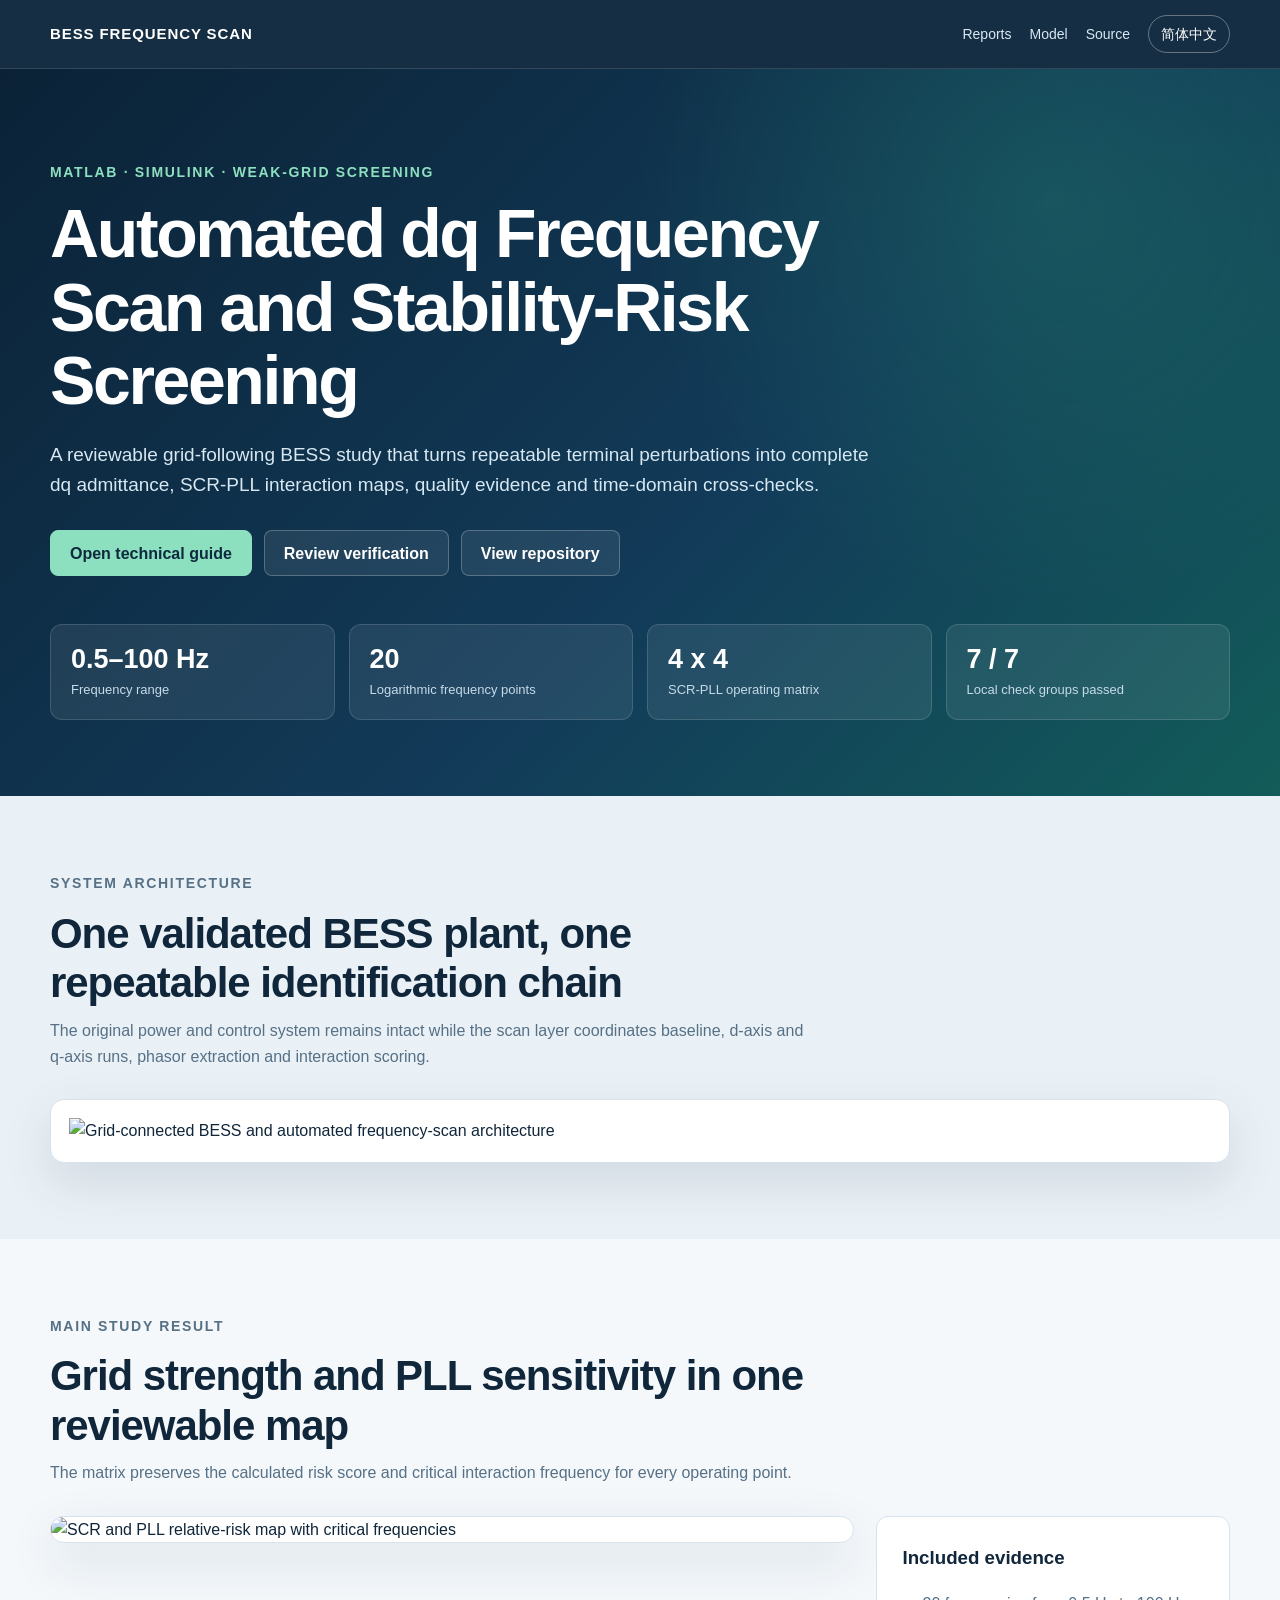
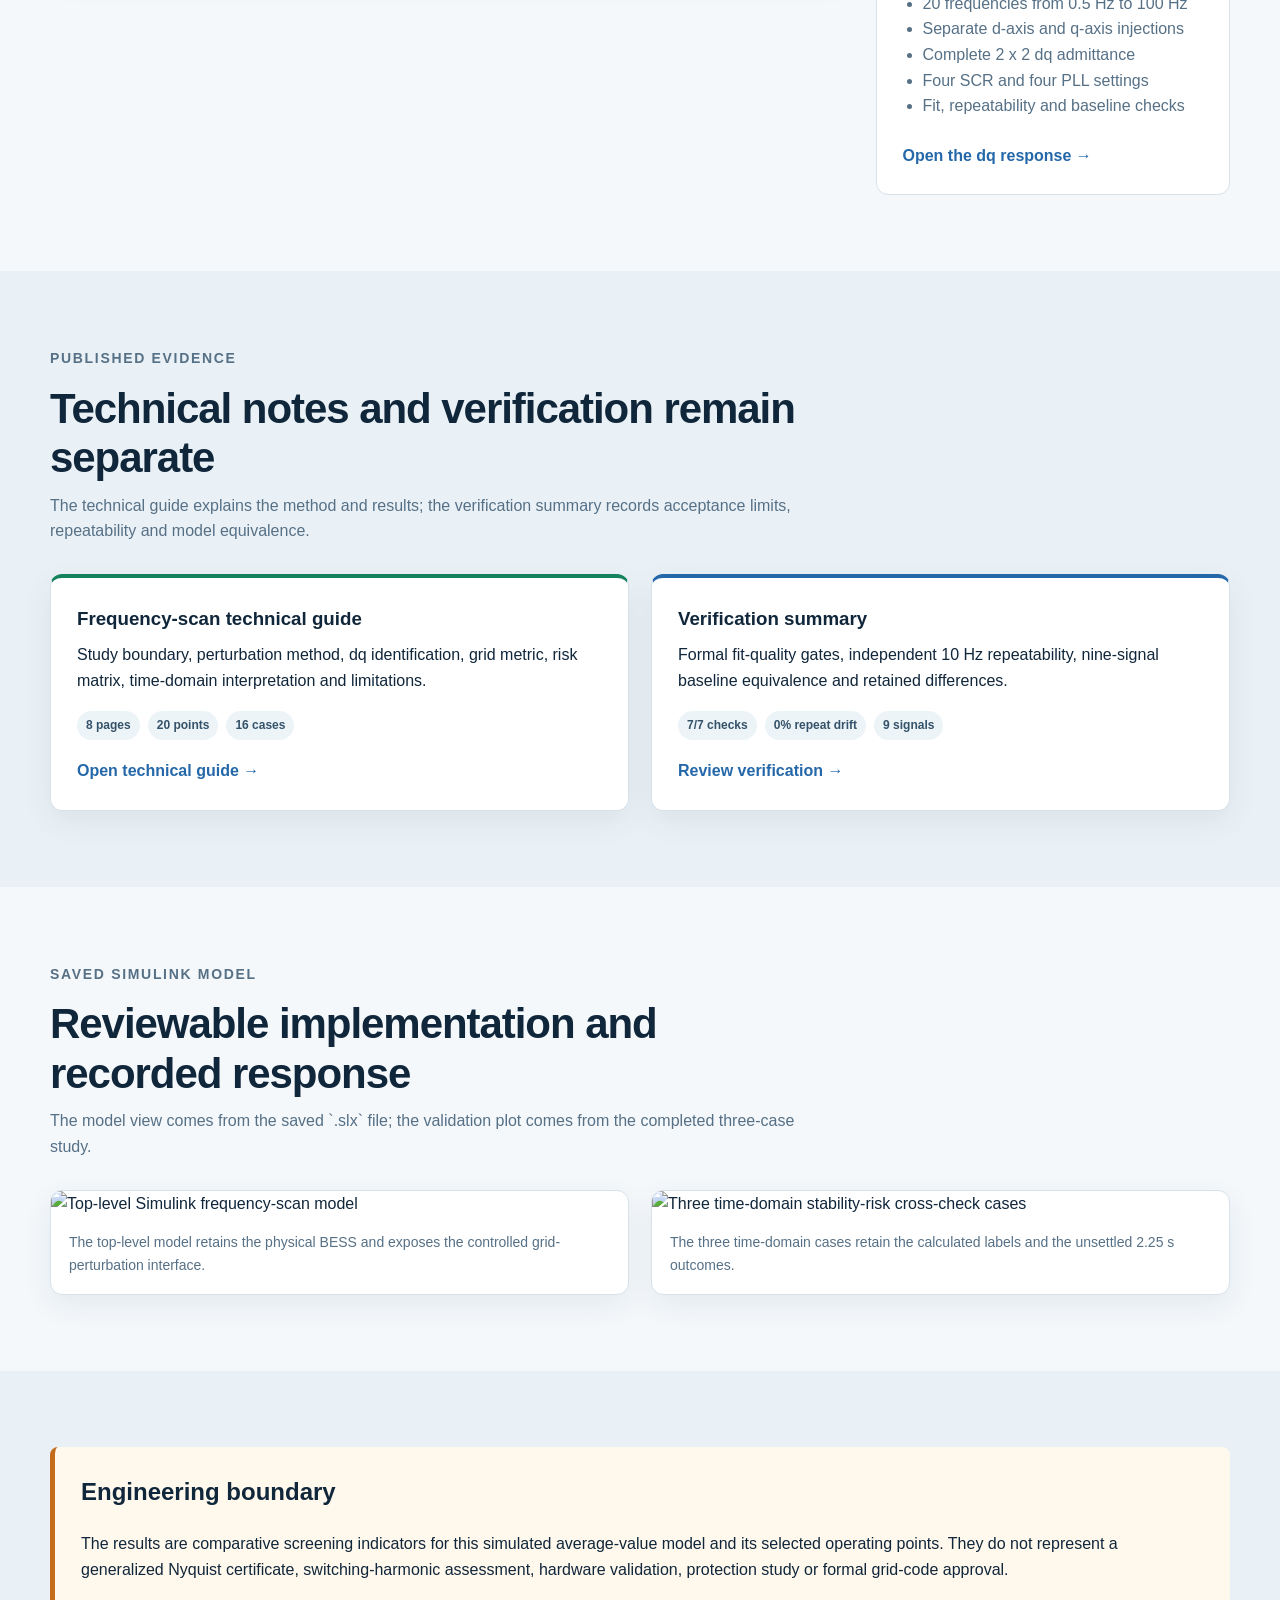
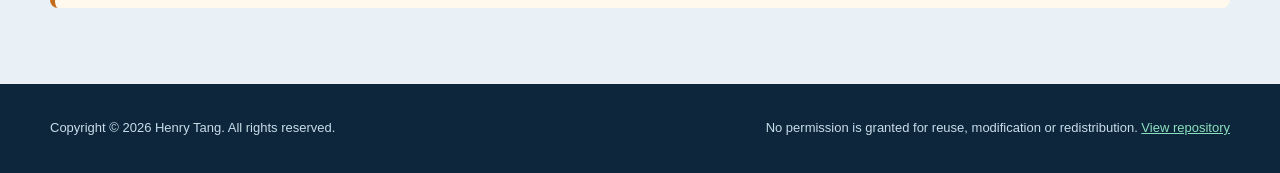
==== site/index.html @ 0e974c6b "Complete bilingual documentation and project presentation" ====
<!doctype html>
<html lang="en">
<head>
  <meta charset="utf-8">
  <meta name="viewport" content="width=device-width, initial-scale=1">
  <title>BESS Frequency Scan and Weak-Grid Screening</title>
  <meta name="description" content="Automated dq admittance identification and weak-grid stability-risk screening for a grid-following BESS in MATLAB and Simulink.">
  <meta property="og:title" content="BESS Frequency Scan and Weak-Grid Screening">
  <meta property="og:description" content="A repeatable 20-point dq scan, 4 x 4 SCR-PLL risk map and time-domain cross-check.">
  <meta property="og:image" content="docs/images/pll_scr_risk_map.png">
  <link rel="stylesheet" href="styles.css">
</head>
<body>
  <header class="site-header">
    <nav class="container nav" aria-label="Primary navigation">
      <a class="brand" href="index.html">BESS Frequency Scan</a>
      <div class="nav-links">
        <a href="#reports">Reports</a>
        <a href="#models">Model</a>
        <a href="https://github.com/Henry-Don/bess-frequency-scan-stability-screening">Source</a>
        <a class="language" href="index.zh-CN.html">简体中文</a>
      </div>
    </nav>
  </header>

  <main>
    <section class="hero">
      <div class="container">
        <p class="eyebrow">MATLAB · Simulink · Weak-Grid Screening</p>
        <h1>Automated dq Frequency Scan and Stability-Risk Screening</h1>
        <p class="lead">A reviewable grid-following BESS study that turns repeatable terminal perturbations into complete dq admittance, SCR-PLL interaction maps, quality evidence and time-domain cross-checks.</p>
        <div class="actions">
          <a class="button primary" href="docs/project_technical_guide.pdf">Open technical guide</a>
          <a class="button" href="docs/verification_summary.md">Review verification</a>
          <a class="button" href="https://github.com/Henry-Don/bess-frequency-scan-stability-screening">View repository</a>
        </div>
        <div class="stats" aria-label="Project summary">
          <div class="stat"><strong>0.5–100 Hz</strong><span>Frequency range</span></div>
          <div class="stat"><strong>20</strong><span>Logarithmic frequency points</span></div>
          <div class="stat"><strong>4 x 4</strong><span>SCR-PLL operating matrix</span></div>
          <div class="stat"><strong>7 / 7</strong><span>Local check groups passed</span></div>
        </div>
      </div>
    </section>

    <section class="architecture">
      <div class="container">
        <div class="section-heading">
          <p class="eyebrow">System architecture</p>
          <h2>One validated BESS plant, one repeatable identification chain</h2>
          <p>The original power and control system remains intact while the scan layer coordinates baseline, d-axis and q-axis runs, phasor extraction and interaction scoring.</p>
        </div>
        <div class="media-frame">
          <img src="docs/system_architecture.svg" alt="Grid-connected BESS and automated frequency-scan architecture">
        </div>
      </div>
    </section>

    <section>
      <div class="container">
        <div class="section-heading">
          <p class="eyebrow">Main study result</p>
          <h2>Grid strength and PLL sensitivity in one reviewable map</h2>
          <p>The matrix preserves the calculated risk score and critical interaction frequency for every operating point.</p>
        </div>
        <div class="demo-grid">
          <div class="media-frame">
            <img src="docs/images/pll_scr_risk_map.png" alt="SCR and PLL relative-risk map with critical frequencies">
          </div>
          <aside class="demo-copy">
            <h3>Included evidence</h3>
            <ul>
              <li>20 frequencies from 0.5 Hz to 100 Hz</li>
              <li>Separate d-axis and q-axis injections</li>
              <li>Complete 2 x 2 dq admittance</li>
              <li>Four SCR and four PLL settings</li>
              <li>Fit, repeatability and baseline checks</li>
            </ul>
            <a class="text-link" href="docs/images/dq_admittance_response.png">Open the dq response →</a>
          </aside>
        </div>
      </div>
    </section>

    <section class="reports" id="reports">
      <div class="container">
        <div class="section-heading">
          <p class="eyebrow">Published evidence</p>
          <h2>Technical notes and verification remain separate</h2>
          <p>The technical guide explains the method and results; the verification summary records acceptance limits, repeatability and model equivalence.</p>
        </div>
        <div class="report-grid">
          <article class="report-card">
            <h3>Frequency-scan technical guide</h3>
            <p>Study boundary, perturbation method, dq identification, grid metric, risk matrix, time-domain interpretation and limitations.</p>
            <div class="report-meta"><span class="tag">8 pages</span><span class="tag">20 points</span><span class="tag">16 cases</span></div>
            <a class="text-link" href="docs/project_technical_guide.pdf">Open technical guide →</a>
          </article>
          <article class="report-card fast">
            <h3>Verification summary</h3>
            <p>Formal fit-quality gates, independent 10 Hz repeatability, nine-signal baseline equivalence and retained differences.</p>
            <div class="report-meta"><span class="tag">7/7 checks</span><span class="tag">0% repeat drift</span><span class="tag">9 signals</span></div>
            <a class="text-link" href="docs/verification_summary.md">Review verification →</a>
          </article>
        </div>
      </div>
    </section>

    <section id="models">
      <div class="container">
        <div class="section-heading">
          <p class="eyebrow">Saved Simulink model</p>
          <h2>Reviewable implementation and recorded response</h2>
          <p>The model view comes from the saved `.slx` file; the validation plot comes from the completed three-case study.</p>
        </div>
        <div class="model-grid">
          <article class="model-card">
            <img src="docs/images/model_frequency_scan.png" alt="Top-level Simulink frequency-scan model">
            <p>The top-level model retains the physical BESS and exposes the controlled grid-perturbation interface.</p>
          </article>
          <article class="model-card">
            <img src="docs/images/time_domain_validation.png" alt="Three time-domain stability-risk cross-check cases">
            <p>The three time-domain cases retain the calculated labels and the unsettled 2.25 s outcomes.</p>
          </article>
        </div>
      </div>
    </section>

    <section class="reports">
      <div class="container">
        <div class="boundary">
          <h2>Engineering boundary</h2>
          <p>The results are comparative screening indicators for this simulated average-value model and its selected operating points. They do not represent a generalized Nyquist certificate, switching-harmonic assessment, hardware validation, protection study or formal grid-code approval.</p>
        </div>
      </div>
    </section>
  </main>

  <footer class="site-footer">
    <div class="container footer-row">
      <span>Copyright © 2026 Henry Tang. All rights reserved.</span>
      <span>No permission is granted for reuse, modification or redistribution. <a href="https://github.com/Henry-Don/bess-frequency-scan-stability-screening">View repository</a></span>
    </div>
  </footer>
</body>
</html>
---- site/styles.css ----
:root {
  color-scheme: light;
  --ink: #10263a;
  --muted: #567086;
  --navy: #0d263c;
  --navy-2: #173d5c;
  --blue: #2568a9;
  --green: #14835d;
  --orange: #c56c1b;
  --paper: #f4f8fb;
  --surface: #ffffff;
  --line: #d7e2eb;
  --shadow: 0 18px 50px rgba(15, 42, 64, 0.12);
}

* { box-sizing: border-box; }

html { scroll-behavior: smooth; }

body {
  margin: 0;
  overflow-x: clip;
  color: var(--ink);
  background: var(--paper);
  font-family: Inter, "Segoe UI", Arial, sans-serif;
  line-height: 1.6;
}

a { color: inherit; }

img, video {
  display: block;
  width: 100%;
}

.container {
  width: min(1180px, calc(100% - 40px));
  margin: 0 auto;
}

.site-header {
  position: sticky;
  z-index: 10;
  top: 0;
  color: #fff;
  background: rgba(13, 38, 60, 0.96);
  border-bottom: 1px solid rgba(255, 255, 255, 0.12);
  backdrop-filter: blur(12px);
}

.nav {
  display: flex;
  min-height: 68px;
  align-items: center;
  justify-content: space-between;
  gap: 24px;
}

.brand {
  font-size: 15px;
  font-weight: 700;
  letter-spacing: 0.06em;
  text-decoration: none;
  text-transform: uppercase;
}

.nav-links {
  display: flex;
  align-items: center;
  gap: 18px;
  font-size: 14px;
}

.nav-links a {
  color: #d8e8f4;
  text-decoration: none;
}

.language {
  padding: 7px 12px;
  color: #fff !important;
  border: 1px solid rgba(255, 255, 255, 0.34);
  border-radius: 999px;
}

.hero {
  overflow: hidden;
  padding: 92px 0 76px;
  color: #fff;
  background:
    radial-gradient(circle at 82% 18%, rgba(38, 150, 110, 0.28), transparent 34%),
    linear-gradient(135deg, #0b2236 0%, #123b59 58%, #125c59 100%);
}

.eyebrow {
  margin: 0 0 14px;
  color: #8de0bf;
  font-size: 14px;
  font-weight: 700;
  letter-spacing: 0.12em;
  text-transform: uppercase;
}

h1, h2, h3, p { margin-top: 0; }

h1, h2, h3, p, a { overflow-wrap: anywhere; }

h1 {
  max-width: 930px;
  margin-bottom: 22px;
  font-size: clamp(38px, 6vw, 68px);
  line-height: 1.08;
  letter-spacing: -0.035em;
}

.hero-title-zh {
  max-width: 1080px;
  font-size: clamp(36px, 4.8vw, 58px);
}

.lead {
  max-width: 820px;
  margin-bottom: 30px;
  color: #d7e8f3;
  font-size: 19px;
}

.actions {
  display: flex;
  flex-wrap: wrap;
  gap: 12px;
}

.button {
  display: inline-flex;
  align-items: center;
  justify-content: center;
  min-height: 46px;
  padding: 0 19px;
  border: 1px solid rgba(255, 255, 255, 0.24);
  border-radius: 8px;
  color: #fff;
  background: rgba(255, 255, 255, 0.08);
  font-weight: 700;
  text-decoration: none;
}

.button.primary {
  color: #0d2a3e;
  background: #8de0bf;
  border-color: #8de0bf;
}

.stats {
  display: grid;
  grid-template-columns: repeat(4, minmax(0, 1fr));
  gap: 14px;
  margin-top: 48px;
}

.stat {
  padding: 18px 20px;
  background: rgba(255, 255, 255, 0.08);
  border: 1px solid rgba(255, 255, 255, 0.14);
  border-radius: 12px;
}

.stat strong {
  display: block;
  font-size: 27px;
  line-height: 1.2;
}

.stat span {
  color: #c6dae8;
  font-size: 13px;
}

section { padding: 76px 0; }

.section-heading {
  max-width: 760px;
  margin-bottom: 30px;
}

.section-heading h2 {
  margin-bottom: 10px;
  font-size: clamp(29px, 4vw, 42px);
  line-height: 1.18;
  letter-spacing: -0.025em;
}

.section-heading p { color: var(--muted); }

.media-frame {
  overflow: hidden;
  background: var(--surface);
  border: 1px solid var(--line);
  border-radius: 14px;
  box-shadow: var(--shadow);
}

.architecture { background: #eaf1f6; }

.architecture .media-frame { padding: 18px; }

.demo-grid,
.report-grid,
.model-grid {
  display: grid;
  gap: 22px;
}

.demo-grid {
  grid-template-columns: minmax(0, 1.7fr) minmax(280px, 0.75fr);
  align-items: start;
}

.demo-copy,
.report-card {
  padding: 26px;
  background: var(--surface);
  border: 1px solid var(--line);
  border-radius: 12px;
}

.demo-copy h3,
.report-card h3 { margin-bottom: 8px; }

.demo-copy ul {
  margin: 18px 0 24px;
  padding-left: 20px;
  color: var(--muted);
}

.text-link {
  color: var(--blue);
  font-weight: 700;
  text-decoration: none;
}

.reports { background: #eaf1f6; }

.report-grid { grid-template-columns: repeat(2, minmax(0, 1fr)); }

.report-card {
  border-top: 4px solid var(--green);
  box-shadow: 0 10px 30px rgba(15, 42, 64, 0.07);
}

.report-card.fast { border-top-color: var(--blue); }

.report-meta {
  display: flex;
  flex-wrap: wrap;
  gap: 8px;
  margin: 18px 0;
}

.tag {
  padding: 5px 9px;
  color: #345269;
  background: #edf4f8;
  border-radius: 999px;
  font-size: 12px;
  font-weight: 700;
}

.model-grid { grid-template-columns: repeat(2, minmax(0, 1fr)); }

.model-card {
  overflow: hidden;
  background: var(--surface);
  border: 1px solid var(--line);
  border-radius: 12px;
  box-shadow: 0 10px 30px rgba(15, 42, 64, 0.07);
}

.model-card p {
  margin: 0;
  padding: 15px 18px 18px;
  color: var(--muted);
  font-size: 14px;
}

.boundary {
  padding: 26px;
  background: #fff8ed;
  border-left: 5px solid var(--orange);
  border-radius: 8px;
}

.boundary p:last-child { margin-bottom: 0; }

.site-footer {
  padding: 34px 0;
  color: #c9dce9;
  background: var(--navy);
  font-size: 13px;
}

.footer-row {
  display: flex;
  justify-content: space-between;
  gap: 20px;
}

.site-footer a { color: #8de0bf; }

@media (max-width: 820px) {
  .nav-links a:not(.language) { display: none; }
  .hero { padding-top: 68px; }
  .stats { grid-template-columns: repeat(2, minmax(0, 1fr)); }
  .demo-grid,
  .report-grid,
  .model-grid { grid-template-columns: 1fr; }
  section { padding: 56px 0; }
  .footer-row { flex-direction: column; }
}

@media (max-width: 520px) {
  .container { width: min(100% - 24px, 1180px); }
  .stats { grid-template-columns: 1fr; }
  .actions { flex-direction: column; }
  .button { width: 100%; }
}
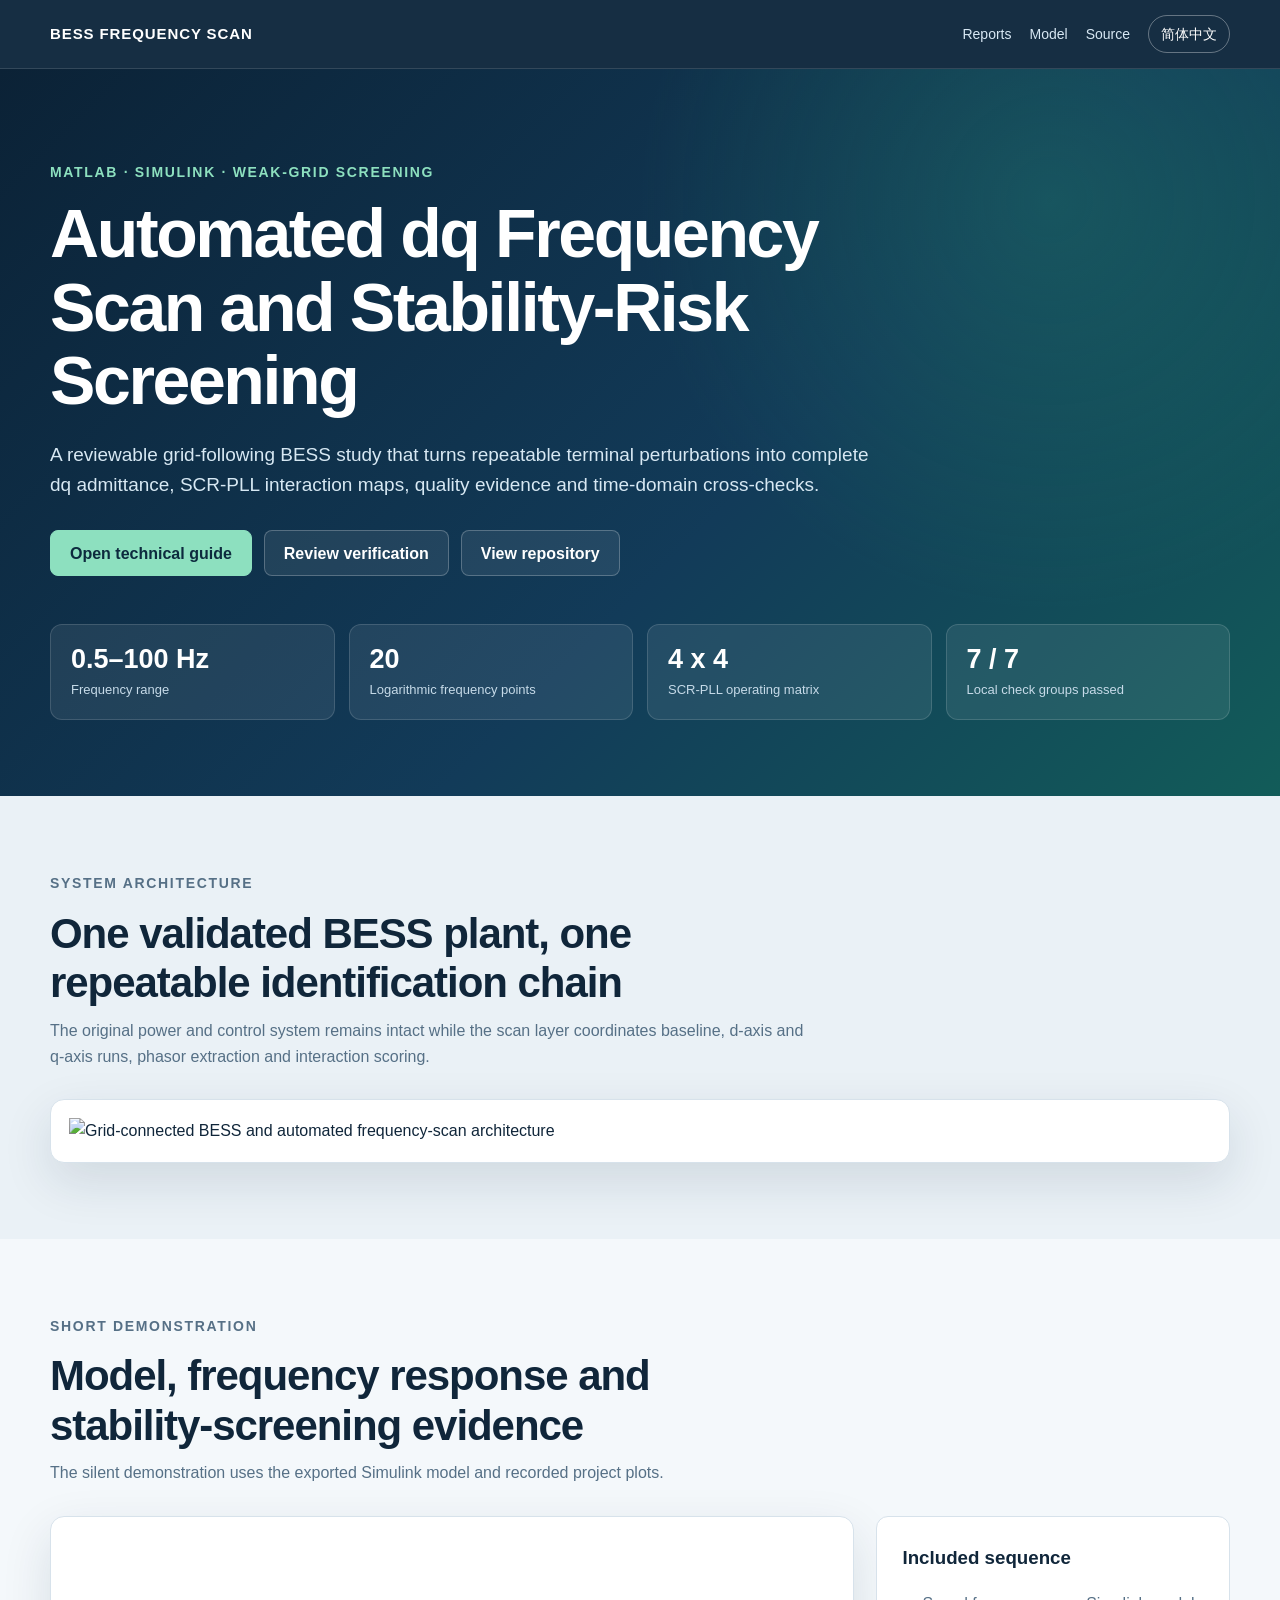
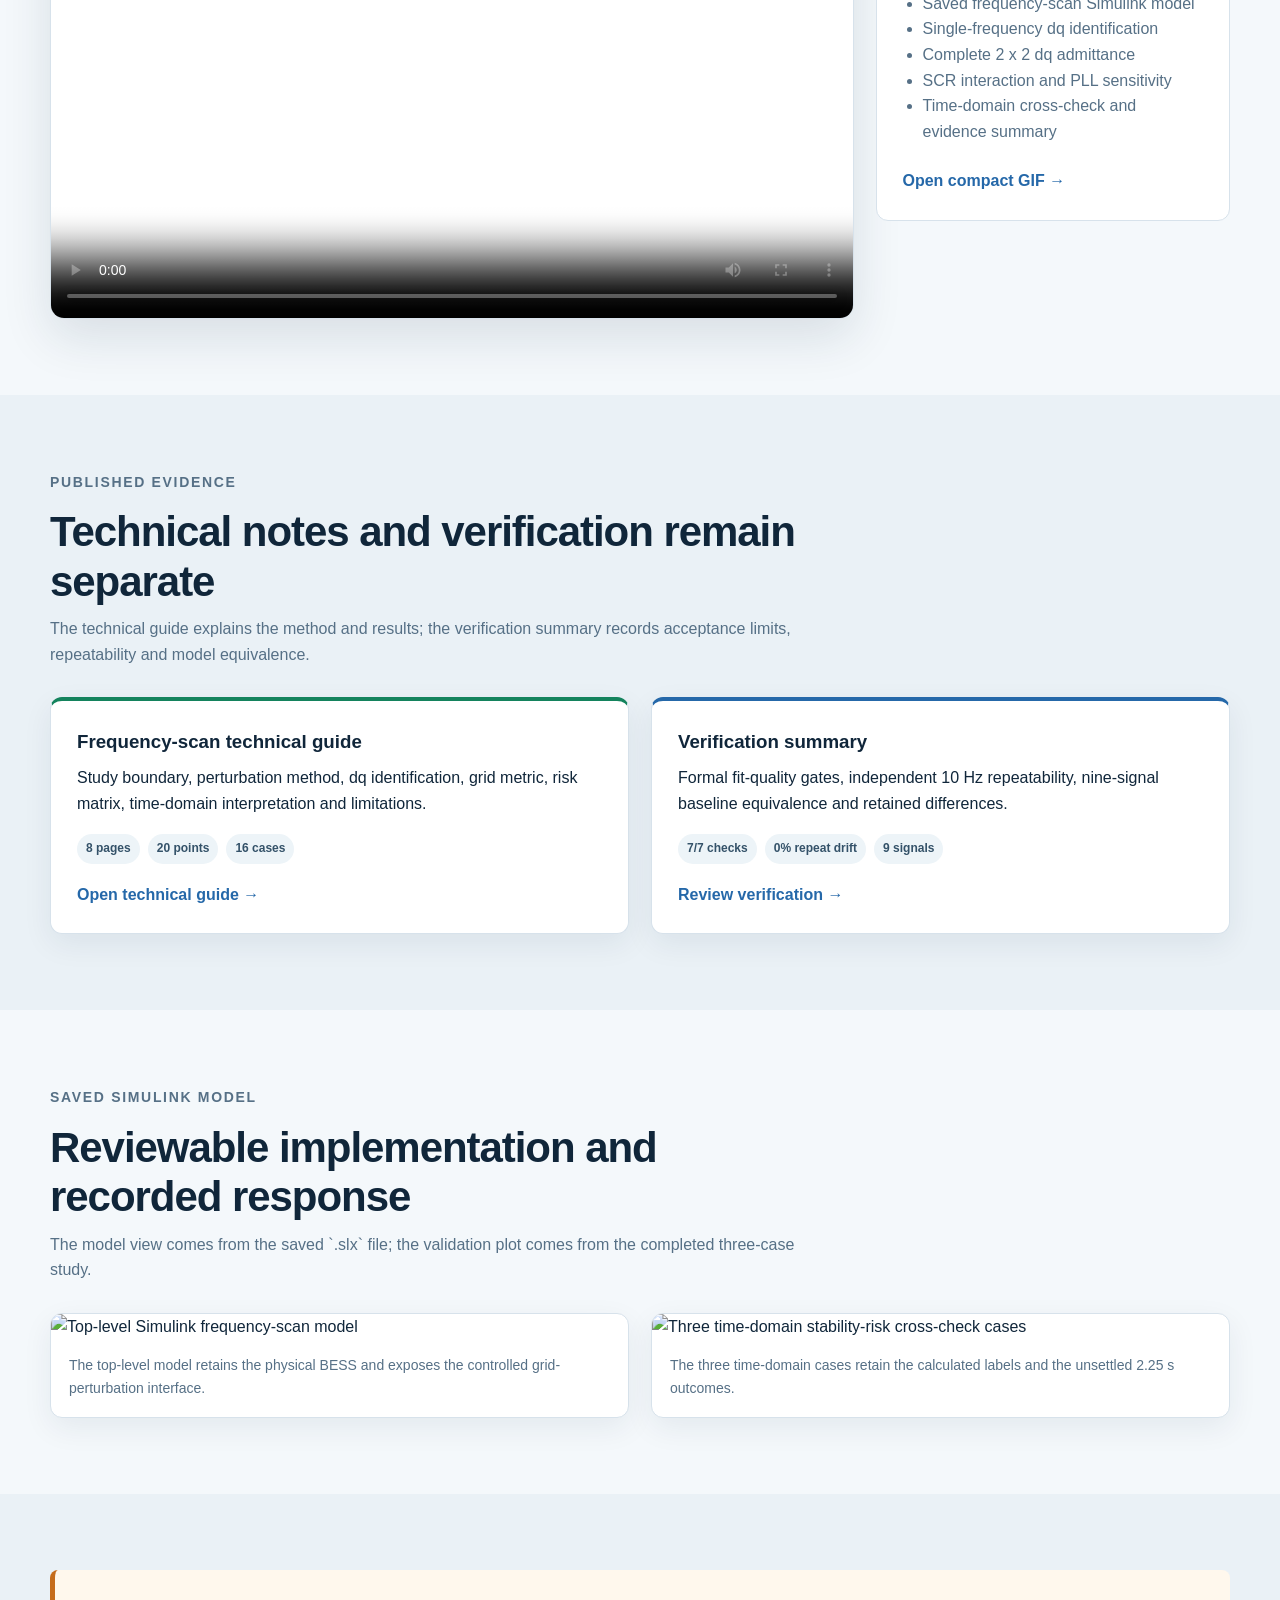
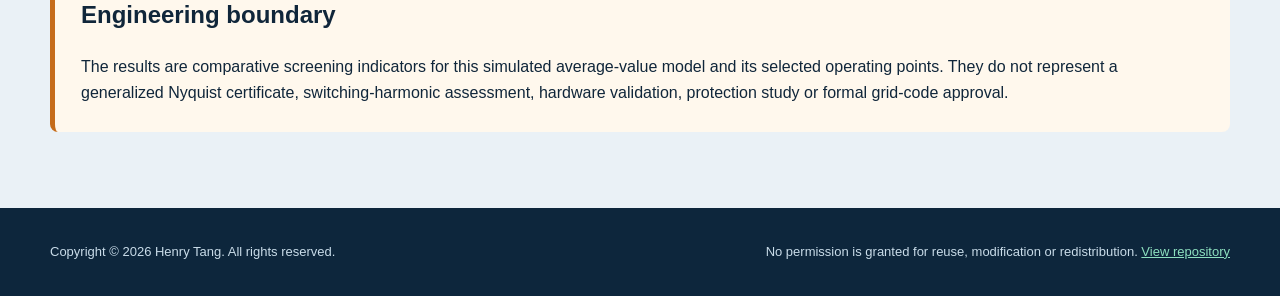
==== commit 8e5a87fc: "Add portfolio media release packaging and MATLAB CI" ====
--- a/site/index.html
+++ b/site/index.html
@@ -7,7 +7,7 @@
   <meta name="description" content="Automated dq admittance identification and weak-grid stability-risk screening for a grid-following BESS in MATLAB and Simulink.">
   <meta property="og:title" content="BESS Frequency Scan and Weak-Grid Screening">
   <meta property="og:description" content="A repeatable 20-point dq scan, 4 x 4 SCR-PLL risk map and time-domain cross-check.">
-  <meta property="og:image" content="docs/images/pll_scr_risk_map.png">
+  <meta property="og:image" content="docs/media/bess_demo_poster.png">
   <link rel="stylesheet" href="styles.css">
 </head>
 <body>
@@ -59,24 +59,27 @@
     <section>
       <div class="container">
         <div class="section-heading">
-          <p class="eyebrow">Main study result</p>
-          <h2>Grid strength and PLL sensitivity in one reviewable map</h2>
-          <p>The matrix preserves the calculated risk score and critical interaction frequency for every operating point.</p>
+          <p class="eyebrow">Short demonstration</p>
+          <h2>Model, frequency response and stability-screening evidence</h2>
+          <p>The silent demonstration uses the exported Simulink model and recorded project plots.</p>
         </div>
         <div class="demo-grid">
           <div class="media-frame">
-            <img src="docs/images/pll_scr_risk_map.png" alt="SCR and PLL relative-risk map with critical frequencies">
+            <video controls preload="metadata" poster="docs/media/bess_demo_poster.png">
+              <source src="docs/media/bess_demo.mp4" type="video/mp4">
+              Your browser does not support embedded video.
+            </video>
           </div>
           <aside class="demo-copy">
-            <h3>Included evidence</h3>
+            <h3>Included sequence</h3>
             <ul>
-              <li>20 frequencies from 0.5 Hz to 100 Hz</li>
-              <li>Separate d-axis and q-axis injections</li>
+              <li>Saved frequency-scan Simulink model</li>
+              <li>Single-frequency dq identification</li>
               <li>Complete 2 x 2 dq admittance</li>
-              <li>Four SCR and four PLL settings</li>
-              <li>Fit, repeatability and baseline checks</li>
+              <li>SCR interaction and PLL sensitivity</li>
+              <li>Time-domain cross-check and evidence summary</li>
             </ul>
-            <a class="text-link" href="docs/images/dq_admittance_response.png">Open the dq response →</a>
+            <a class="text-link" href="docs/media/bess_demo.gif">Open compact GIF →</a>
           </aside>
         </div>
       </div>
